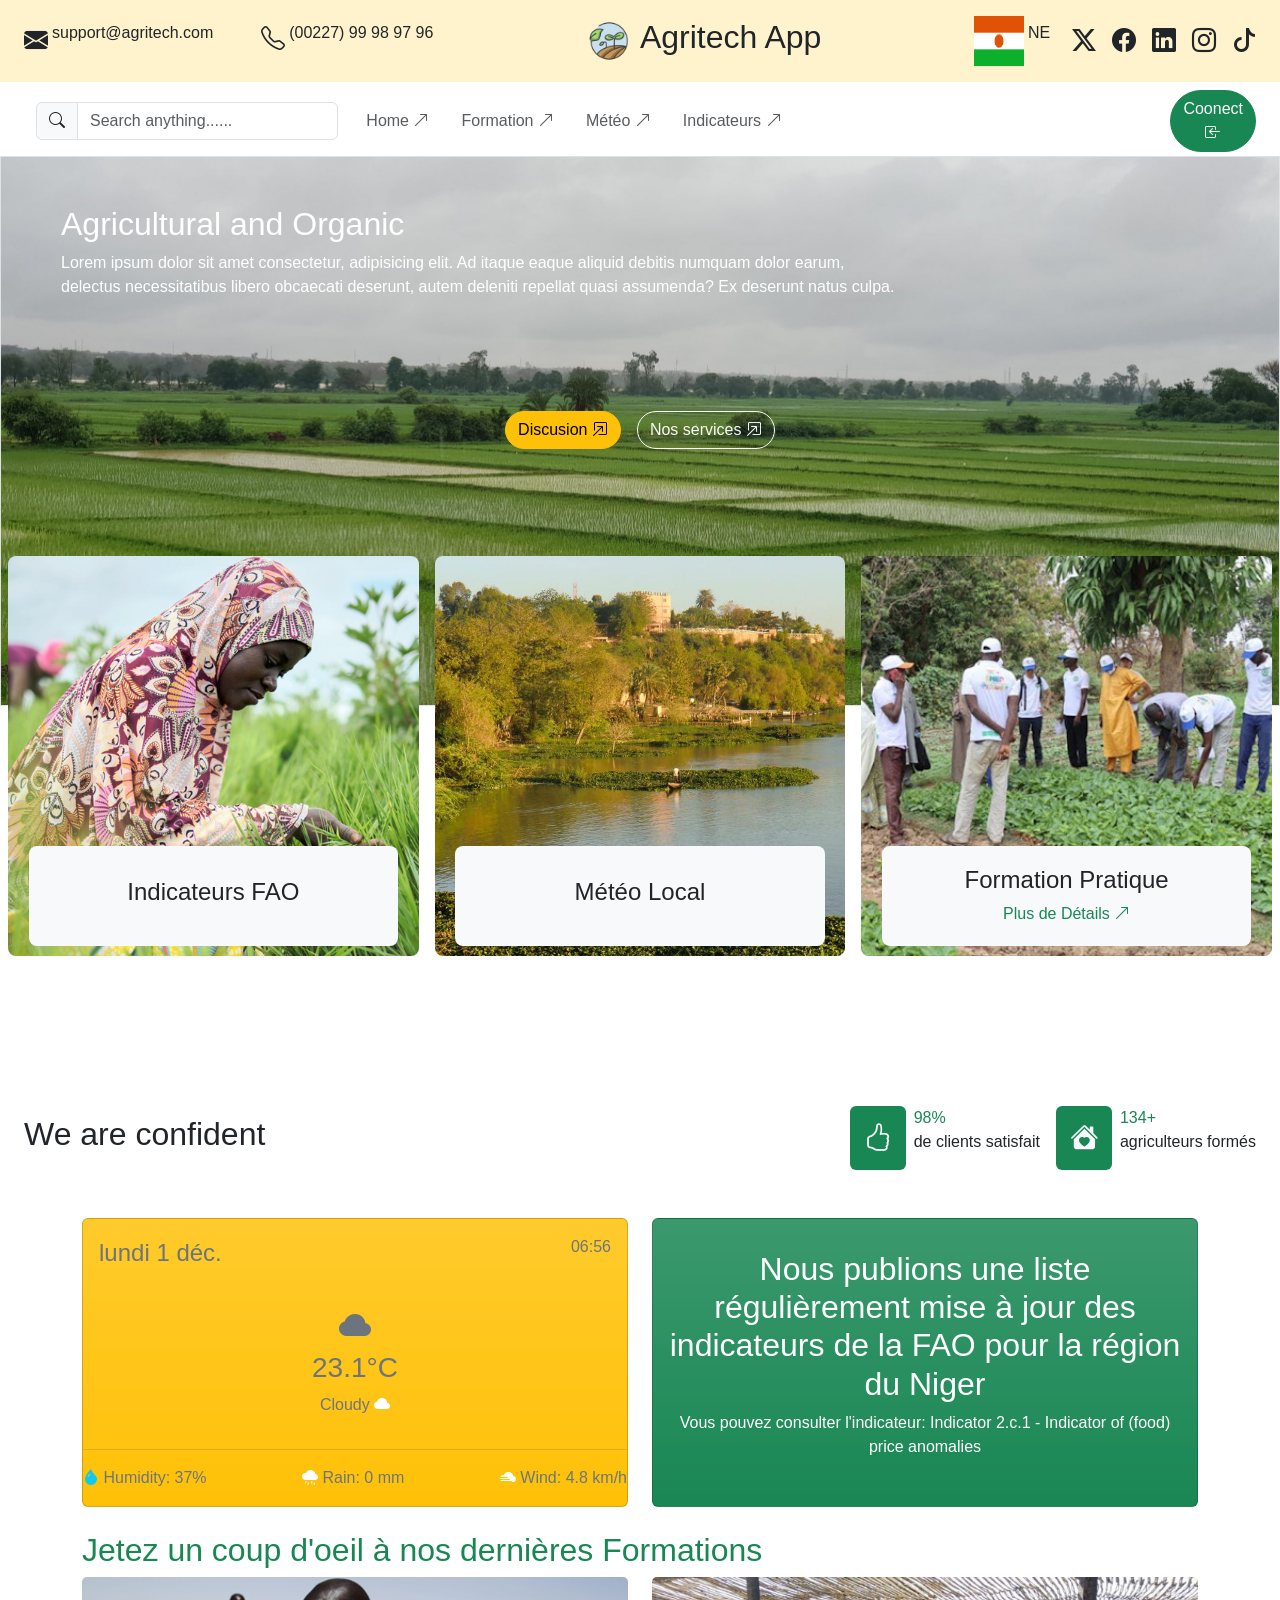
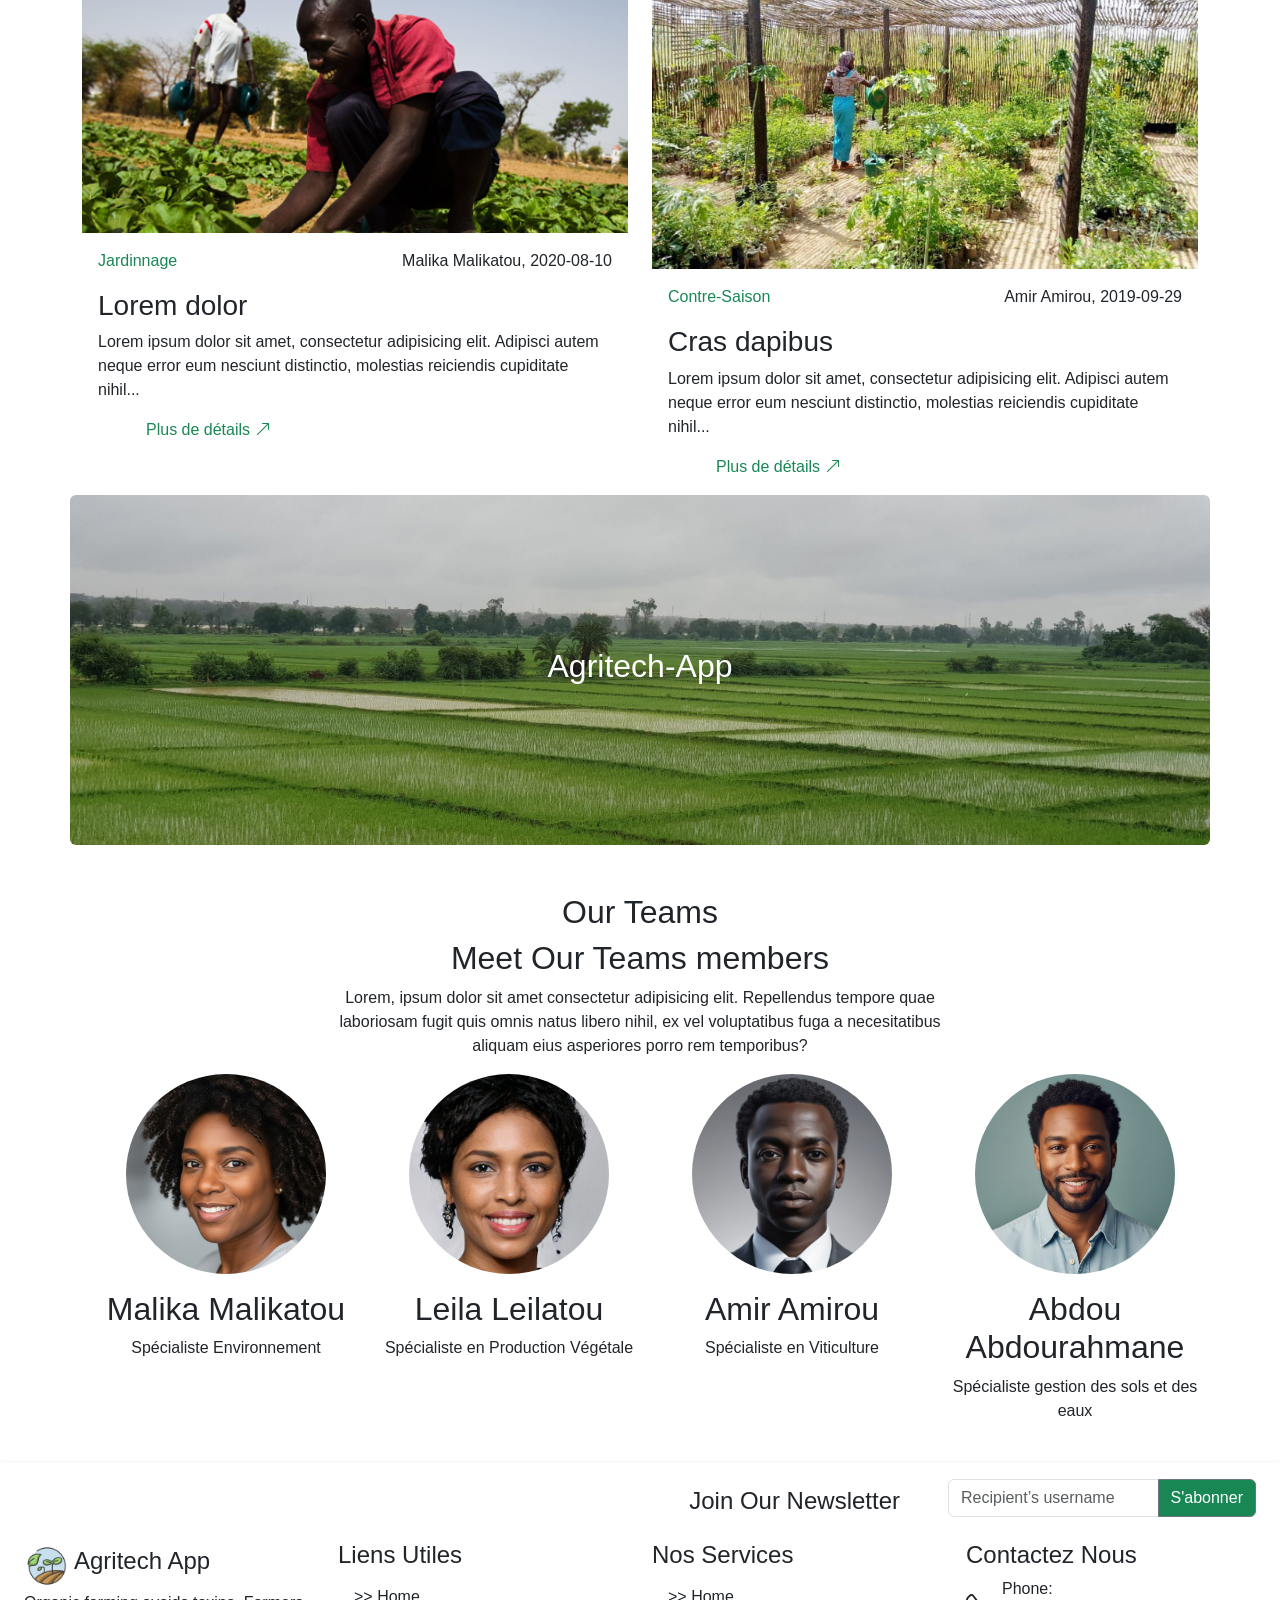
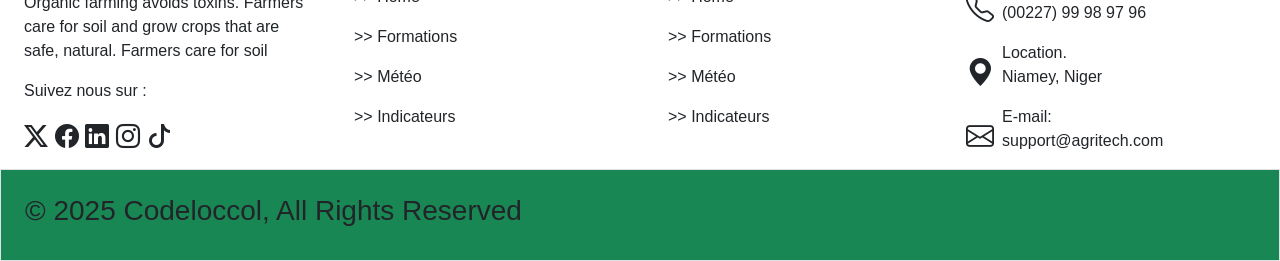
==== index.html @ 3f6ed594 "Ajout de mon projet baser sur Boostrap" ====
<!doctype html>
<html lang="en">

<head>
    <meta charset="utf-8">
    <meta name="viewport" content="width=device-width, initial-scale=1">
    <title>AGRITECH APP</title>

    <link href="https://cdn.jsdelivr.net/npm/bootstrap@5.3.8/dist/css/bootstrap.min.css" rel="stylesheet"
        integrity="sha384-sRIl4kxILFvY47J16cr9ZwB07vP4J8+LH7qKQnuqkuIAvNWLzeN8tE5YBujZqJLB" crossorigin="anonymous">

    <link rel="stylesheet" href="https://cdn.jsdelivr.net/npm/bootstrap-icons@1.13.1/font/bootstrap-icons.min.css">

    <link rel="stylesheet" href="style.css">

</head>

<body>

    <header class="bg-warning-subtle d-flex justify-content-between align-items-center p-3 px-4 sticky-top">

        <!-- SECTION 1 — disparaît < 768px -->
        <section class="d-none d-md-flex gap-5 contactheader">
            <div class="Contact d-flex align-items-center gap-1">
                <i class="bi bi-envelope-fill fs-4"></i>
                <p>support@agritech.com</p>
            </div>
            <div class="d-flex gap-1">
                <i class="bi bi-telephone fs-4"></i>
                <p>(00227) 99 98 97 96</p>
            </div>
        </section>

        <!-- SECTION 2 — toujours visible -->
        <section class="d-flex justify-content-center align-items-center gap-1">
            <article class="Logo">
                <img src="Images/favico.png" alt="">
            </article>
            <h2>Agritech App</h2>
        </section>

        <!-- SECTION 3 — disparaît < 425px -->
        <section class="d-flex gap-5 align-items-center hide-425 d-none d-md-flex">
            <div>
                <article class="Drapeau d-flex gap-1 text-center align-items-center">
                    <img src="Images/Drapeau.webp" alt="">
                    <p>NE</p>
                </article>
            </div>
            <div class="d-flex gap-3 fs-4">
                <i class="bi bi-twitter-x"></i>
                <i class="bi bi-facebook"></i>
                <i class="bi bi-linkedin"></i>
                <i class="bi bi-instagram"></i>
                <i class="bi bi-tiktok"></i>
            </div>
        </section>

        <!-- MENU BURGER — visible < 768px -->
        <button class="btn d-md-none ms-auto" data-bs-toggle="offcanvas" data-bs-target="#menuMobile">
            <i class="bi bi-list fs-1"></i>
        </button>

    </header>


    <div class="offcanvas offcanvas-start" tabindex="-1" id="menuMobile">
        <div class="offcanvas-header">
            <section class="d-flex justify-content-center align-items-center gap-1">
                <article class="Logo">
                    <img src="Images/favico.png" alt="">
                </article>
                <h2>Agritech App</h2>
            </section>
            <button type="button" class="btn-close" data-bs-dismiss="offcanvas"></button>
        </div>

        <button type="button" class="btn btn-success rounded-5 bouton_danBurger"> <a href="Connexion.html"
                class="text-light nav-link"> Coonect <i class="bi bi-box-arrow-in-left"></i></a> </button>

        <ul class="nav me-3 d-flex flex-column mt-4 ms-2 border-top border-bottom border-1 ">
            <li class="nav-item">
                <a class="nav-link active text-body-secondary " aria-current="page" href="./index.html">Home <i
                        class="bi bi-arrow-up-right"></i> </a>
            </li>
            <li class="nav-item">
                <a class="nav-link text-body-secondary" href="./Formation.html">Formation <i
                        class="bi bi-arrow-up-right"></i> </a>
            </li>
            <li class="nav-item">
                <a class="nav-link text-body-secondary" href="#">Météo <i class="bi bi-arrow-up-right"></i> </a>
            </li>
            <li class="nav-item">
                <a class="nav-link text-body-secondary" href="#">Indicateurs <i class="bi bi-arrow-up-right"></i> </a>
            </li>
        </ul>

        <div class="offcanvas-body">
            <p class="d-flex justify-content-center">Social link :</p>
            <section class="d-flex gap-5 align-items-center justify-content-center">
                <div>
                    <article class="Drapeau d-flex gap-1 text-center align-items-center">
                        <img class="w-75 h-75" src="Images/Drapeau.webp" alt="">
                        <p>NE</p>
                    </article>
                </div>
                <div class="d-flex gap-3 fs-4">
                    <i class="bi bi-twitter-x"></i>
                    <i class="bi bi-facebook"></i>
                    <i class="bi bi-linkedin"></i>
                    <i class="bi bi-instagram"></i>
                    <i class="bi bi-tiktok"></i>
                </div>
            </section>

            <div class="mt-2">
                <p class="d-flex justify-content-center"><i class="bi bi-envelope-fill"></i> support@agritech.com</p>
                <p class="d-flex justify-content-center"><i class="bi bi-telephone"></i> (00227) 99 98 97 96</p>
            </div>

        </div>
    </div>


    <nav class="d-flex justify-content-between align-items-center px-4 mt-2 d-none d-md-flex border-2">

        <nav class="navbar input_recherche ">
            <form class="container-fluid">
                <div class="input-group">
                    <span class="input-group-text" id="basic-addon1">
                        <i class="bi bi-search"></i>
                    </span>
                    <input type="text" class="form-control" placeholder="Search anything......" />
                </div>
            </form>
        </nav>

        <ul class="nav me-3 navbar_links">
            <li class="nav-item">
                <a class="nav-link active text-body-secondary " aria-current="page" href="#">Home <i
                        class="bi bi-arrow-up-right"></i> </a>
            </li>
            <li class="nav-item">
                <a class="nav-link text-body-secondary" href="Formation.html">Formation <i
                        class="bi bi-arrow-up-right"></i> </a>
            </li>
            <li class="nav-item">
                <a class="nav-link text-body-secondary" href="#">Météo <i class="bi bi-arrow-up-right"></i> </a>
            </li>
            <li class="nav-item">
                <a class="nav-link text-body-secondary" href="#">Indicateurs <i class="bi bi-arrow-up-right"></i> </a>
            </li>
        </ul>

        <button type="button" class="btn btn-success rounded-5" style="width: 115px;"> <a href="Connexion.html"
                class="text-light nav-link"> Coonect <i class="bi bi-box-arrow-in-left"></i></a> </button>
    </nav>

    <section class="Baground-Image mt-1 border ">
        <div class="container-fluid">
            <div class="p-5">
                <h2>Agricultural and Organic</h2>
                <p>Lorem ipsum dolor sit amet consectetur, adipisicing elit. Ad itaque eaque aliquid debitis numquam
                    dolor earum, <br>delectus necessitatibus
                    libero obcaecati deserunt, autem deleniti repellat quasi assumenda? Ex deserunt natus culpa.
                </p>
            </div>
            <div class="d-flex gap-3 mt-5 justify-content-center">
                <button type="button" class="btn btn-warning rounded-5"> Discusion <i
                        class="bi bi-box-arrow-in-up-right"></i></button>
                <button type="button" class="btn btn-outline-light rounded-5">Nos services <i
                        class="bi bi-box-arrow-in-up-right"></i></button>
            </div>
        </div>
    </section>

    <section class="d-flex flex-column flex-md-row justify-content-center gap-3 px-4 sectTreeImage ">

        <div
            class="col-12 col-sm-4 d-flex flex-column align-items-center text-center rounded-3 TreeImage1 position-relative rounded-3 overflow-hidden">
            <img src="Images/FAO_Statistic_Landing.jpg" alt="">
            <article
                class="d-flex flex-column bg-light text-dark justify-content-center align-items-center rounded-3 SousTreeimage position-absolute position-relative overflow-hidden"
                style="width: 90%;">
                <i class="bi bi-graph-up-arrow fs-3 fw-bold d-lg-none"></i>
                    <h4>Indicateurs FAO</h4>
                    <p class="d-lg-none">Lorem ipsum dolor sit amet consectetur adipisicing culpa quis cupiditate quae voluptatum
                        consectetur cupiditate quae voluptatum consectetur aliquid!...</p>
                    <a class="nav-link text-success d-lg-none" href="#">Plus de Détails <i class="bi bi-arrow-up-right"></i></a>
                <article
                    class="d-flex flex-column bg-light text-dark justify-content-center align-items-center Enfan_souTree_image h-100 w-100 rounded-3 bottom-0 left-0 position-absolute "
                    style="width: 90%;">
                    <i class="bi bi-graph-up-arrow fs-3 fw-bold"></i>
                    <h4>Indicateurs FAO</h4>
                    <p>Lorem ipsum dolor sit amet consectetur adipisicing culpa quis cupiditate quae voluptatum
                        consectetur cupiditate quae voluptatum consectetur aliquid!...</p>
                    <a class="nav-link text-success" href="#">Plus de Détails <i class="bi bi-arrow-up-right"></i></a>
                </article>

            </article>
        </div>

        <div
            class="col-12 col-sm-4 d-flex flex-column align-items-center text-center rounded-3 TreeImage1 position-relative rounded-3 overflow-hidden">
            <img src="Images/Météo_Landing.jpg" alt="">
            <article
                class="d-flex flex-column bg-light text-dark justify-content-center align-items-center rounded-3 SousTreeimage position-absolute position-relative overflow-hidden"
                style="width: 90%;">
                 <i class="bi bi-graph-up-arrow fs-3 fw-bold d-lg-none"></i>
                    <h4>Météo Local</h4>
                    <p class="d-lg-none">Lorem ipsum dolor sit amet consectetur adipisicing culpa quis cupiditate quae voluptatum
                        consectetur
                        sint? Veniam enim error aliquid!...</p>
                    <a class="nav-link text-success d-lg-none" href="#">Plus de Détails <i class="bi bi-arrow-up-right"></i></a>
                <article
                    class="d-flex flex-column bg-light text-dark justify-content-center  align-items-center Enfan_souTree_image h-100 w-100 rounded-3 bottom-0 left-0  position-absolute "
                    style="width: 90%;">
                    <i class="bi bi-graph-up-arrow fs-3 fw-bold"></i>
                    <h4>Météo Local</h4>
                    <p>Lorem ipsum dolor sit amet consectetur adipisicing culpa quis cupiditate quae voluptatum
                        consectetur
                        sint? Veniam enim error aliquid!...</p>
                    <a class="nav-link text-success" href="#">Plus de Détails <i class="bi bi-arrow-up-right"></i></a>
                </article>
            </article>
        </div>

        <div
            class="col-12 col-sm-4 d-flex flex-column align-items-center text-center rounded-3 TreeImage1 position-relative rounded-3 overflow-hidden">
            <img src="Images/Formation_Landing.jpg" alt="">
            <article
                class="d-flex flex-column bg-light text-dark justify-content-center align-items-center rounded-3 SousTreeimage position-absolute position-relative overflow-hidden"
                style="width: 90%;">
                 <i class="bi bi-graph-up-arrow fs-3 fw-bold d-lg-none"></i>
                    <h4>Formation Pratique</h4>
                    <p class="d-lg-none">Lorem ipsum dolor sit amet consectetur adipisicing culpa quis cupiditate quae voluptatum
                        consectetur
                        sint? Veniam enim error aliquid!...</p>
                    <a class="nav-link text-success" href="#">Plus de Détails <i class="bi bi-arrow-up-right"></i></a>
                <article
                    class="d-flex flex-column bg-light text-dark justify-content-center align-items-center Enfan_souTree_image h-100 w-100 rounded-3 bottom-0 left-0  position-absolute"
                    style="width: 90%;">
                    <i class="bi bi-graph-up-arrow fs-3 fw-bold"></i>
                    <h4>Formation Pratique</h4>
                    <p>Lorem ipsum dolor sit amet consectetur adipisicing culpa quis cupiditate quae voluptatum
                        consectetur
                        sint? Veniam enim error aliquid!...</p>
                    <a class="nav-link text-success" href="#">Plus de Détails <i class="bi bi-arrow-up-right"></i></a>
                </article>
            </article>
        </div>

    </section>


    <section class="container-fluid d-flex justify-content-between align-items-center px-4 sect3">
        <h2 class="Confiance">We are confident</h2>
        <div class="d-flex gap-3">
            <article class="d-flex gap-2">
                <div class="fs-3 bg-success d-flex align-items-center justify-content-center text-light rounded" style="width: 2em;">
                    <i class="bi bi-hand-thumbs-up"></i>
                </div>
                <aside>
                    <span class="text-success">98%</span>
                    <p>de clients satisfait</p>
                </aside>
            </article>

            <article class="d-flex gap-2">
                <div class="fs-3 bg-success d-flex align-items-center justify-content-center text-light rounded"
                    style="width: 2em;">
                    <i class="bi bi-house-heart-fill"></i>
                </div>
                <aside>
                    <span class="text-success">134+</span>
                    <p>agriculteurs formés</p>
                </aside>
            </article>
        </div>
    </section>


    <div class="container">

        <div class="row mt-4 g-4">
            <!-- Bloc météo -->
            <div class="col-12 col-lg-6 d-flex">
                <div class="card bg-warning bg-gradient text-secondary flex-fill">
                    <div class="d-flex flex-row justify-content-between p-3">
                        <p class="fs-4">lundi 1 déc.</p>
                        <p>06:56</p>
                    </div>
                    <div class="d-flex flex-column align-items-center">
                        <i class="bi bi-cloud-fill fs-2"></i>
                        <h3>23.1°C</h3>
                        <p>Cloudy <i class="bi bi-cloud-fill text-white"></i></p>
                    </div>
                    <hr>
                    <div class="d-flex justify-content-between">
                        <p><i class="bi bi-droplet-fill text-info"></i> Humidity: 37%</p>
                        <p><i class="bi bi-cloud-drizzle-fill text-white"></i> Rain: 0 mm</p>
                        <p><i class="bi bi-cloud-fog2-fill text-white"></i> Wind: 4.8 km/h</p>
                    </div>
                </div>
            </div>

            <!-- Bloc indicateurs -->
            <div class="col-12 col-lg-6 d-flex">
                <div
                    class="card bg-success bg-gradient text-white flex-fill d-flex justify-content-center align-items-center p-3 text-center">
                    <div>
                        <h2>Nous publions une liste régulièrement mise à jour des indicateurs de la FAO pour la région
                            du Niger</h2>
                        <p>Vous pouvez consulter l'indicateur: Indicator 2.c.1 - Indicator of (food) price anomalies</p>
                    </div>
                </div>
            </div>
        </div>
    </div>

    <div class="container  mt-4">
        <h2 class="text-success">Jetez un coup d'oeil à nos dernières Formations</h2>
        <div class="row g-4"> <!-- g-4 ajoute un gap entre les cartes -->

            <div class="col-12 col-lg-6">
                <div class="card border-0 h-100">
                    <img src="Images/Blog-img-1.jpg" class="card-img-top img-fluid" alt="...">
                    <div class="card-body">
                        <div class="d-flex justify-content-between">
                            <p class="text-success">Jardinnage</p>
                            <p>Malika Malikatou, 2020-08-10</p>
                        </div>
                        <div>
                            <h3>Lorem dolor</h3>
                            <p>Lorem ipsum dolor sit amet, consectetur adipisicing elit. Adipisci autem neque error eum
                                nesciunt distinctio, molestias reiciendis cupiditate nihil...</p>
                        </div>
                        <div class="ms-5">
                            <a class="nav-link text-success" href="#">Plus de détails <i
                                    class="bi bi-arrow-up-right"></i></a>
                        </div>
                    </div>
                </div>
            </div>

            <div class="col-12 col-lg-6">
                <div class="card border-0 h-100">
                    <img src="Images/Blog-img-9.jpg" class="card-img-top img-fluid" alt="...">
                    <div class="card-body">
                        <div class="d-flex justify-content-between">
                            <p class="text-success">Contre-Saison</p>
                            <p>Amir Amirou, 2019-09-29</p>
                        </div>
                        <div>
                            <h3>Cras dapibus</h3>
                            <p>Lorem ipsum dolor sit amet, consectetur adipisicing elit. Adipisci autem neque error eum
                                nesciunt distinctio, molestias reiciendis cupiditate nihil...</p>
                        </div>
                        <div class="ms-5">
                            <a class="nav-link text-success" href="#">Plus de détails <i
                                    class="bi bi-arrow-up-right"></i></a>
                        </div>
                    </div>
                </div>
            </div>

        </div>
    </div>

    <div class="container Agritech-App rounded d-flex justify-content-center align-items-center text-center ">
        <h2>Agritech-App</h2>
    </div>

    <div class="container rounded justify-content-center align-items-center text-center mt-5 w-50 ">
        <h2>Our Teams</h2>
        <h2>Meet Our Teams members</h2>
        <p>Lorem, ipsum dolor sit amet consectetur adipisicing elit. Repellendus tempore quae laboriosam fugit quis
            omnis natus libero nihil, ex vel voluptatibus fuga a necesitatibus
            aliquam eius asperiores porro rem temporibus?
        </p>
    </div>


    <div class="container">
        <div class="row g-3">

            <!-- Carte 1 -->
            <div class="col-12 col-md-6 col-xl-3">
                <div class="card border-0 text-center" style="width: 18rem; margin: auto;">
                    <div class="FourImages">
                        <img src="Images/avatar-1.png" class="card-img-top" alt="">
                    </div>
                    <div class="card-body">
                        <h2>Malika Malikatou</h2>
                        <p class="card-text">Spécialiste Environnement</p>
                    </div>
                </div>
            </div>

            <!-- Carte 2 -->
            <div class="col-12 col-md-6 col-xl-3">
                <div class="card border-0 text-center" style="width: 18rem; margin: auto;">
                    <div class="FourImages">
                        <img src="Images/avatar-4.jpeg" class="card-img-top" alt="">
                    </div>
                    <div class="card-body">
                        <h2>Leila Leilatou</h2>
                        <p class="card-text">Spécialiste en Production Végétale</p>
                    </div>
                </div>
            </div>

            <!-- Carte 3 -->
            <div class="col-12 col-md-6 col-xl-3">
                <div class="card border-0 text-center" style="width: 18rem; margin: auto;">
                    <div class="FourImages">
                        <img src="Images/avatar-2.jpg" class="card-img-top" alt="">
                    </div>
                    <div class="card-body">
                        <h2>Amir Amirou</h2>
                        <p class="card-text">Spécialiste en Viticulture</p>
                    </div>
                </div>
            </div>

            <!-- Carte 4 -->
            <div class="col-12 col-md-6 col-xl-3">
                <div class="card border-0 text-center" style="width: 18rem; margin: auto;">
                    <div class="FourImages">
                        <img src="Images/avatar-3.png" class="card-img-top" alt="">
                    </div>
                    <div class="card-body">
                        <h2>Abdou Abdourahmane</h2>
                        <p class="card-text">Spécialiste gestion des sols et des eaux</p>
                    </div>
                </div>
            </div>

        </div>
    </div>


    <!-- ---------Footer--------------------- -->


    <footer class="footer mt-4 shadow pt-3 bg-wihte ">

        <div class="d-flex gap-5 px-4 justify-content-end align-items-center ">

            <div>
                <h4>Join Our Newsletter</h4>
            </div>

            <div class="input-group mb-3 w-25">
                <input type="text" class="form-control d-none d-md-flex" placeholder="Recipient’s username"
                    aria-label="Recipient’s username" aria-describedby="button-addon2">
                <button class="btn btn-outline-secondary bg-success text-white" type="button"
                    id="button-addon2">S'abonner</button>
            </div>
        </div>


        <section class="container-fluid px-4 mt-2 SectFooter1">
            <div class="row g-4">

                <!-- Bloc gauche -->
                <div class="col-12 col-md-6">
                    <div class="row g-4">

                        <!-- Bloc Agritech App -->
                        <div class="col-12 col-md-6">
                            <div>
                                <div class="d-flex align-items-center">
                                    <article class="FooterImage"><img src="Images/favico.png" alt=""></article>
                                    <h4>Agritech App</h4>
                                </div>

                                <p>Organic farming avoids toxins. Farmers care for soil and grow crops that are safe,
                                    natural. Farmers care for soil</p>
                                <p>Suivez nous sur :</p>

                                <article class="fs-4">
                                    <i class="bi bi-twitter-x"></i>
                                    <i class="bi bi-facebook"></i>
                                    <i class="bi bi-linkedin"></i>
                                    <i class="bi bi-instagram"></i>
                                    <i class="bi bi-tiktok"></i>
                                </article>
                            </div>
                        </div>

                        <!-- Bloc Liens Utiles -->
                        <div class="col-12 col-md-6">
                            <div>
                                <h4>Liens Utiles</h4>
                                <ul class="nav d-flex flex-column">
                                    <li><a class="nav-link text-dark" href="#"> >> Home</a></li>
                                    <li><a class="nav-link text-dark" href="#"> >> Formations</a></li>
                                    <li><a class="nav-link text-dark" href="#"> >> Météo</a></li>
                                    <li><a class="nav-link text-dark" href="#"> >> Indicateurs</a></li>
                                </ul>
                            </div>
                        </div>

                    </div>
                </div>

                <!-- Bloc droit -->
                <div class="col-12 col-md-6">
                    <div class="row g-4">

                        <!-- Bloc Nos Services -->
                        <div class="col-12 col-md-6">
                            <div>
                                <h4>Nos Services</h4>
                                <ul class="nav d-flex flex-column">
                                    <li><a class="nav-link text-dark" href="#"> >> Home</a></li>
                                    <li><a class="nav-link text-dark" href="#"> >> Formations</a></li>
                                    <li><a class="nav-link text-dark" href="#"> >> Météo</a></li>
                                    <li><a class="nav-link text-dark" href="#"> >> Indicateurs</a></li>
                                </ul>
                            </div>
                        </div>

                        <!-- Bloc Contactez Nous -->
                        <div class="col-12 col-md-6">
                            <div>
                                <h4>Contactez Nous</h4>

                                <article class="d-flex align-items-center gap-2">
                                    <i class="bi bi-telephone fs-3"></i>
                                    <aside>
                                        <p class="m-0">Phone:</p>
                                        <p>(00227) 99 98 97 96</p>
                                    </aside>
                                </article>

                                <article class="d-flex align-items-center gap-2">
                                    <i class="bi bi-geo-alt-fill fs-3"></i>
                                    <aside>
                                        <p class="m-0">Location.</p>
                                        <p>Niamey, Niger</p>
                                    </aside>
                                </article>

                                <article class="d-flex align-items-center gap-2">
                                    <i class="bi bi-envelope fs-3"></i>
                                    <aside>
                                        <p class="m-0">E-mail:</p>
                                        <p>support@agritech.com</p>
                                    </aside>
                                </article>
                            </div>
                        </div>

                    </div>
                </div>

            </div>
        </section>

        <section class="container-fluid border p-4 bg-success">
            <h3>© 2025 Codeloccol, All Rights Reserved</h3>
        </section>
    </footer>



    <script src="https://cdn.jsdelivr.net/npm/bootstrap@5.3.8/dist/js/bootstrap.bundle.min.js"
        integrity="sha384-FKyoEForCGlyvwx9Hj09JcYn3nv7wiPVlz7YYwJrWVcXK/BmnVDxM+D2scQbITxI"
        crossorigin="anonymous"></script>
</body>

</html>
---- style.css ----
body{
    font-family: Arial, Helvetica, sans-serif;
}
.Logo, .Drapeau{
    height: 50px;
    width: 50px;
    border-radius: 50%;
}
.Logo img{
    height: 100%;
    width: 100%;
    border-radius: 50%;
}
.Drapeau img{
    height: 100%;
    width: 100%;
}
.Baground-Image{
    background: url(Images/Home\ Carroussel.jpg);
    height: 550px;
    object-fit: cover;
    background-size: cover;
    background-position: center;
    background-repeat: no-repeat;
    color: white;
}
.sectTreeImage{
    position: relative;
    display: flex;
    justify-content: center;
    top: -150px;
}
.TreeImage1{
    min-height: 400px;
}
.TreeImage1 img{
    height:100%;
    width: 100%;
    object-fit: cover;
    background-size: cover;
}
.SousTreeimage {
    /* position: relative; */
    bottom: 10px;
    height: auto;
    height: 100px;
}
.Agritech-App{
    background: url(Images/Home\ Carroussel.jpg);
    height: 350px;
    object-fit: cover;
    background-size: cover;
    background-position: center;
    background-repeat: no-repeat;
    color: white;
}
.FourImages img{
    height: 200px;
    width: 200px;
    border-radius: 50%;
}
 
.FooterImage{
    height: 50px;
    width: 50px;
    border-radius: 50%;
}
.FooterImage img{
    width: 100%;
    height: 100%;

}
.bouton_danBurger{
    width: 150px !important;
    margin-left: 100px;
}

.input_recherche{
    width: 500px !important;
}
.navbar_links{
    width: 50% !important;
}
.Enfan_souTree_image{
    transform: translateY(500px);

}

.TreeImage1:hover .SousTreeimage{
    transition: 1s;
    height: 60%;
}

.TreeImage1:hover .SousTreeimage .Enfan_souTree_image{
    transition: transform 0.1s ease-in-out ;
    transform: translateY(0);
}

.TreeImage1:hover img{
    transition: transform 1s ease-in-out ;
    transform: scale(1.3) rotate(12deg);
    cursor: pointer;
}


/* -------------------Css_Page_Formations------------------- */

.Hover_Image_Dix{
    transition: transform 0.3s ease;
}
.Hover_Image_Dix:hover {
    transform: scale(1.010);
    box-shadow: 0 8px 20px rgba(0,0,0,0.3);
    cursor: pointer;
}

.Cercle_jaune{
    position: relative;
    display: flex;
    flex-direction: column;
    justify-content: center;
    align-items: center;
    height: 100px;
    width: 100px;
    border-radius: 50%;
    background-color: #FEC634;
    top: -50px;
    left: 20px;
}

/* --- Effet zoom image --- */
.card-img-wrapper {
    overflow: hidden;
    border-radius: .5rem .5rem 0 0;
}

.Hover_Image_Dix {
    transition: transform .4s ease;
}

.custom-card:hover .Hover_Image_Dix {
    transform: scale(1.1);
}

/* --- Élévation de la card --- */
.custom-card {
    transition: transform .3s ease, box-shadow .3s ease;
}

.custom-card:hover {
    transform: translateY(-5px);
    box-shadow: 0 12px 35px rgba(0,0,0,0.15);
}

/* -----------MediaQuery_PremierPage--------- */


@media (max-width:768px) {

    .SousTreeimage {
        bottom:0;
        height: 100% !important;
        width: 100% !important;
    }

    .contactheader, .input_recherche{
       display: none !important;
    }
    .SectFooter1{
        font-size: 15px;
    }
    .SectFooter1 h4{
        font-size: 18px;
    }

    .navbar_links{
        width: 100% !important;
    }
}


@media (max-width: 425px) {
    .hide-425 {
        display:none !important;
    }

    .custom-425 .col {
    flex: 0 0 100%;
    max-width: 100%;
  }
  .custom-425{
    display: flex;
    gap: 10px;
  }
  .Confiance{
    font-size: 16px !important;
  }
  
}

@media (max-width:1424px) {
    .navbar_links{
        width: 100% !important;
    }
}
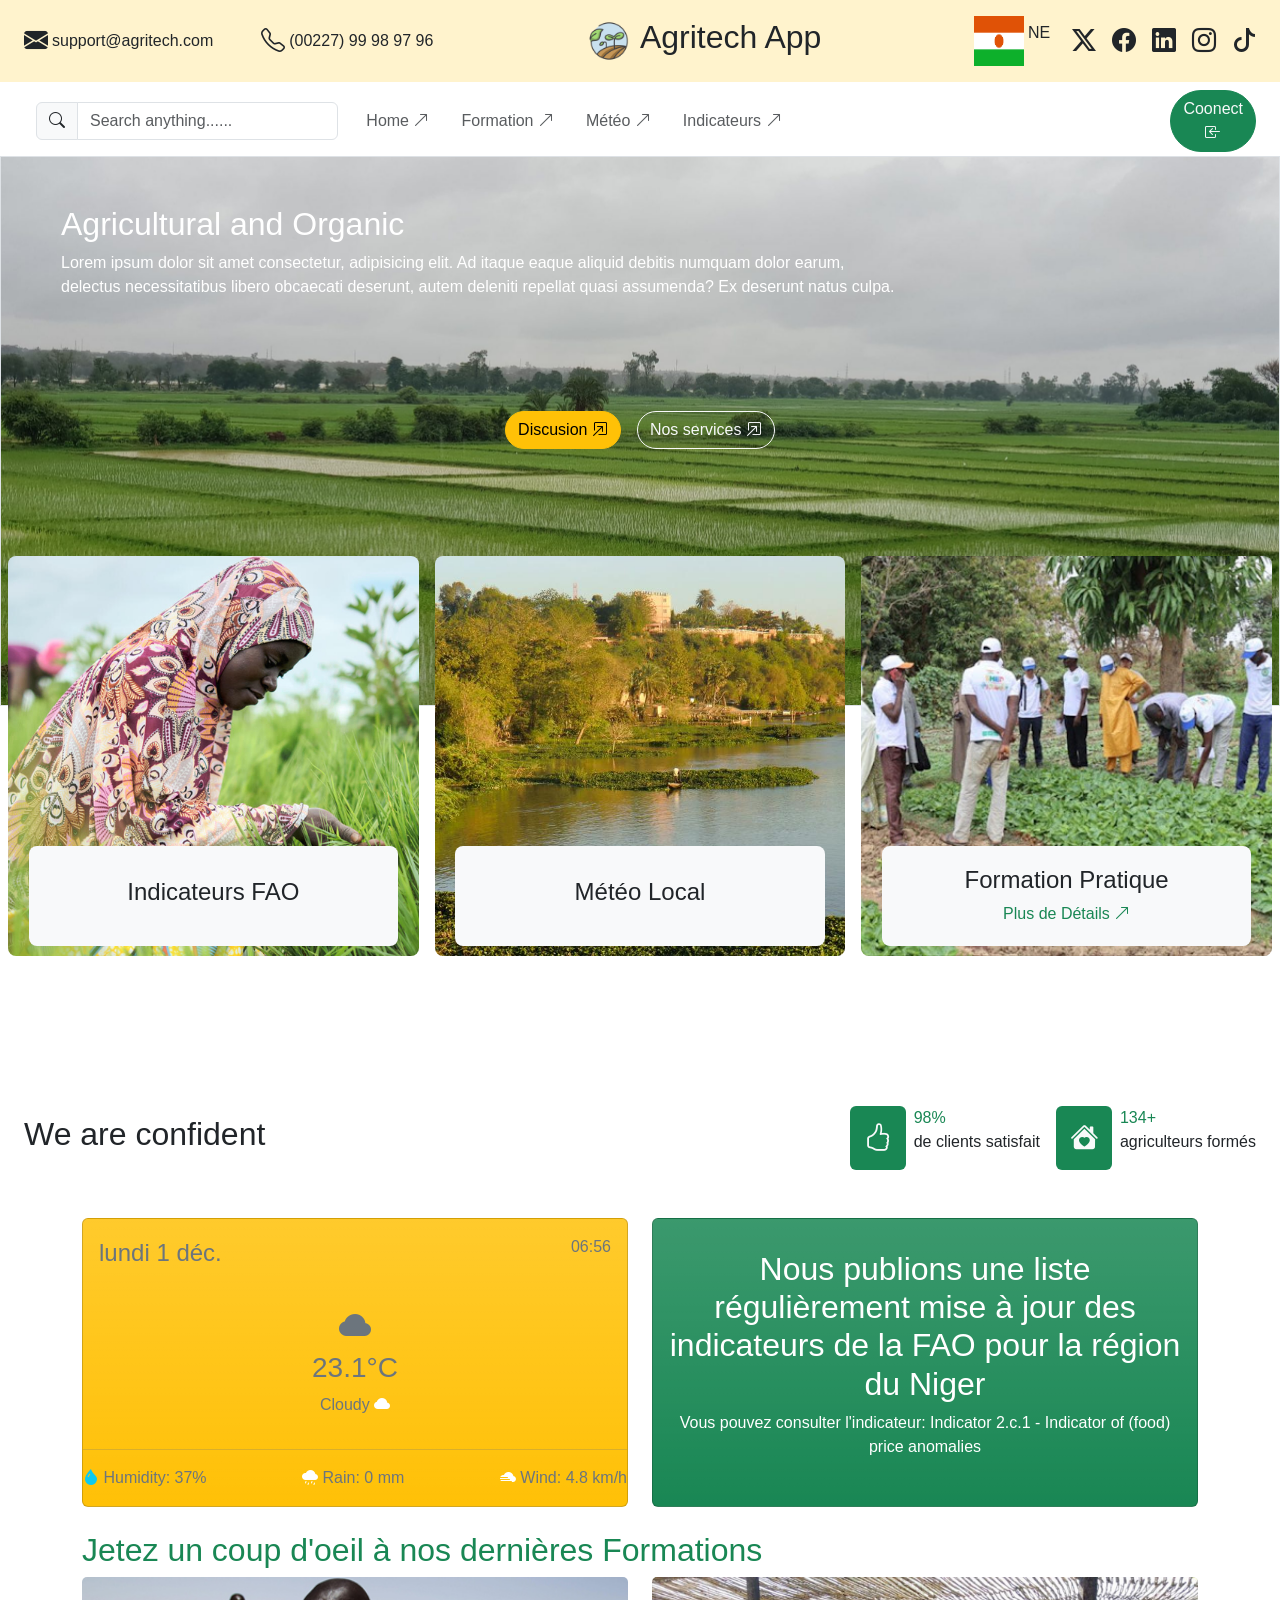
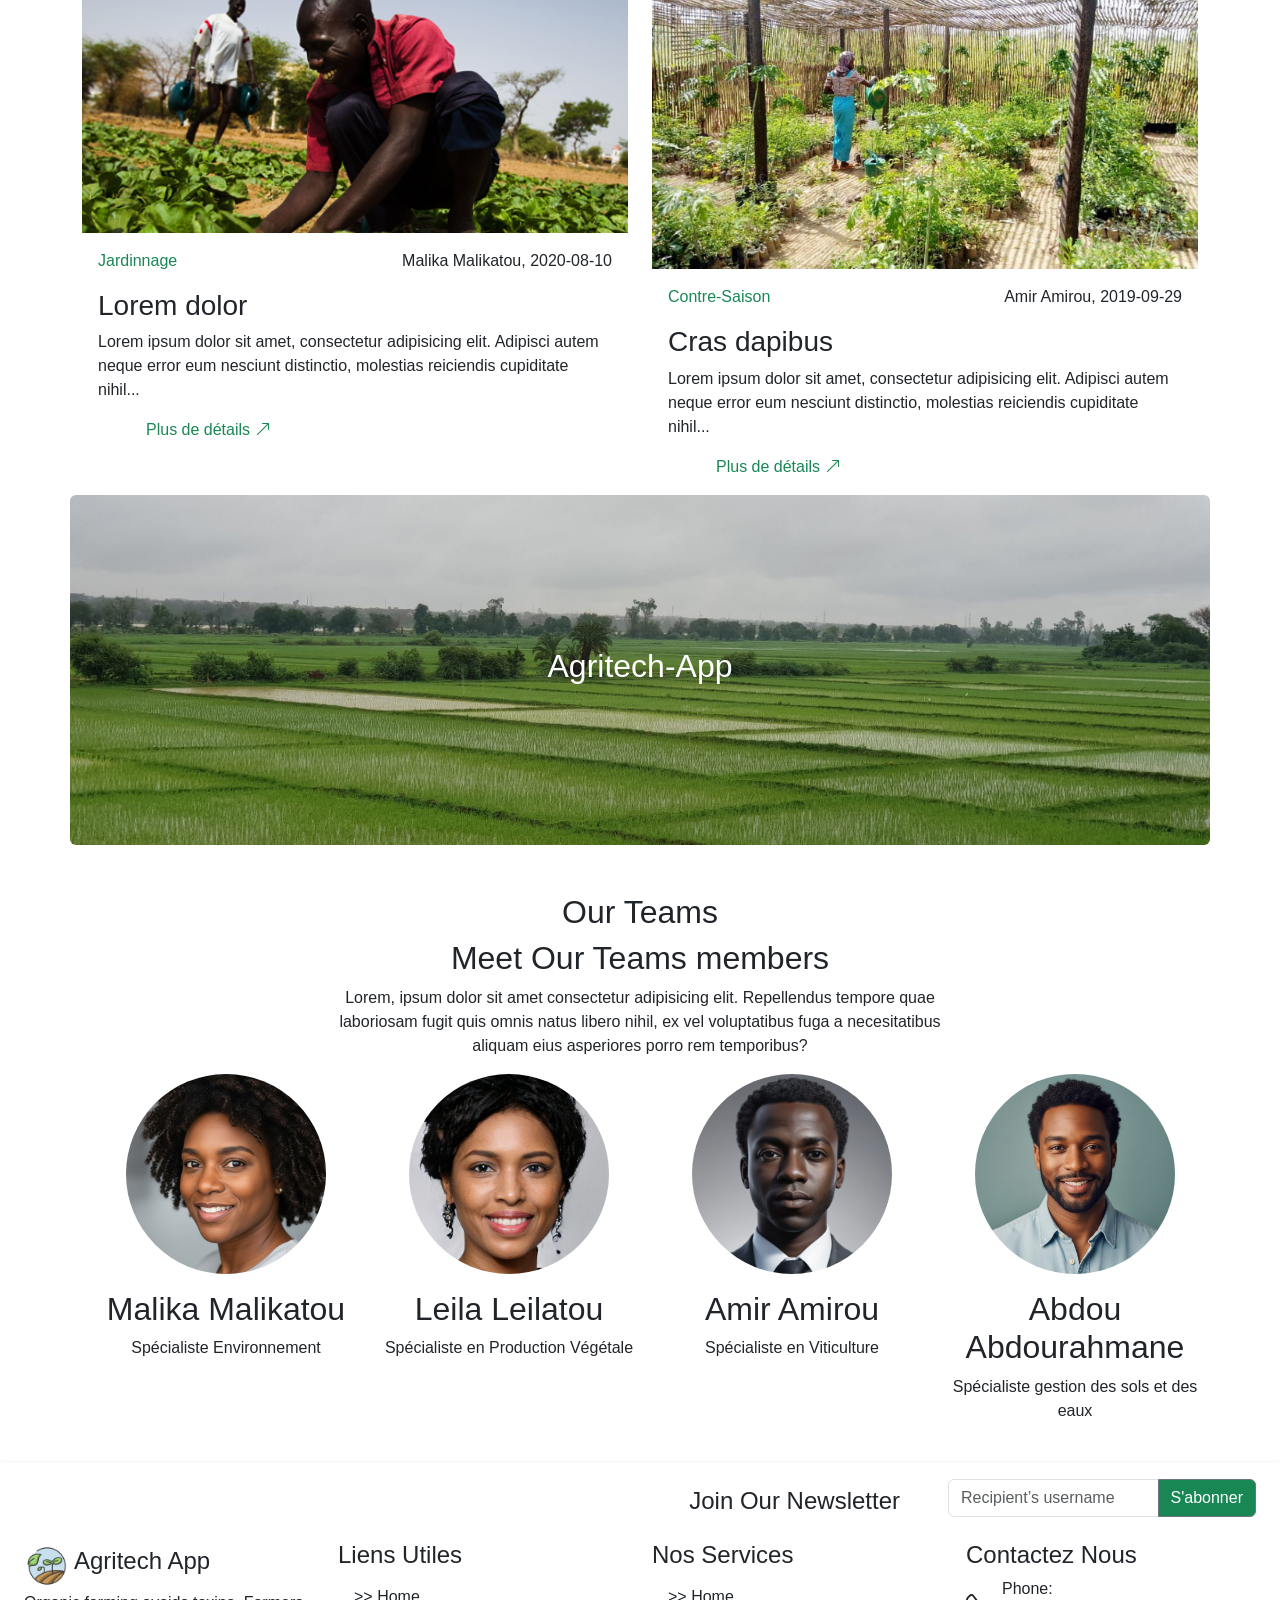
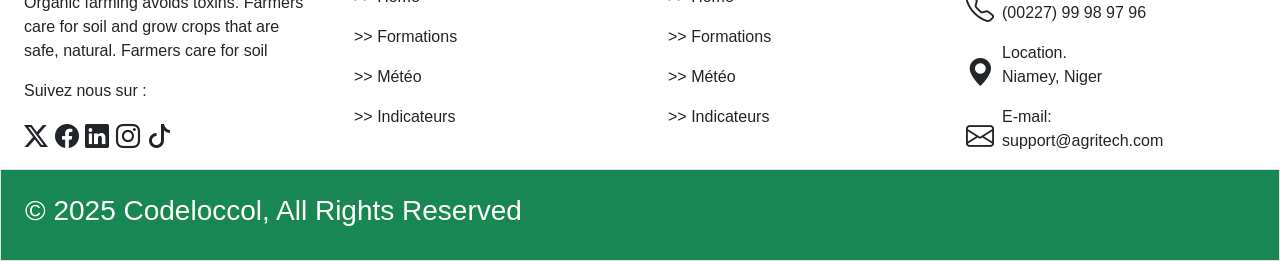
==== commit cc0fe9ad: "Modification" ====
--- a/index.html
+++ b/index.html
@@ -17,17 +17,17 @@
 
 <body>
 
-    <header class="bg-warning-subtle d-flex justify-content-between align-items-center p-3 px-4 sticky-top">
+    <header class="bg-warning-subtle d-flex justify-content-between align-items-center p-3 px-4 header_fi">
 
         <!-- SECTION 1 — disparaît < 768px -->
         <section class="d-none d-md-flex gap-5 contactheader">
             <div class="Contact d-flex align-items-center gap-1">
                 <i class="bi bi-envelope-fill fs-4"></i>
-                <p>support@agritech.com</p>
-            </div>
-            <div class="d-flex gap-1">
+                <p class="m-0">support@agritech.com</p>
+            </div>
+            <div class="d-flex gap-1 align-items-center">
                 <i class="bi bi-telephone fs-4"></i>
-                <p>(00227) 99 98 97 96</p>
+                <p class="m-0">(00227) 99 98 97 96</p>
             </div>
         </section>
 
@@ -137,7 +137,7 @@
 
         <ul class="nav me-3 navbar_links">
             <li class="nav-item">
-                <a class="nav-link active text-body-secondary " aria-current="page" href="#">Home <i
+                <a class="nav-link active text-body-secondary " aria-current="page" href="index.html">Home <i
                         class="bi bi-arrow-up-right"></i> </a>
             </li>
             <li class="nav-item">
@@ -168,8 +168,7 @@
             <div class="d-flex gap-3 mt-5 justify-content-center">
                 <button type="button" class="btn btn-warning rounded-5"> Discusion <i
                         class="bi bi-box-arrow-in-up-right"></i></button>
-                <button type="button" class="btn btn-outline-light rounded-5">Nos services <i
-                        class="bi bi-box-arrow-in-up-right"></i></button>
+                <button type="button" class="btn btn-outline-light rounded-5">Nos services <i class="bi bi-box-arrow-in-up-right"></i></button>
             </div>
         </div>
     </section>
@@ -194,7 +193,7 @@
                     <h4>Indicateurs FAO</h4>
                     <p>Lorem ipsum dolor sit amet consectetur adipisicing culpa quis cupiditate quae voluptatum
                         consectetur cupiditate quae voluptatum consectetur aliquid!...</p>
-                    <a class="nav-link text-success" href="#">Plus de Détails <i class="bi bi-arrow-up-right"></i></a>
+                    <a class="nav-link text-success plus_details" href="#">Plus de Détails <i class="bi bi-arrow-up-right"></i></a>
                 </article>
 
             </article>
@@ -220,7 +219,7 @@
                     <p>Lorem ipsum dolor sit amet consectetur adipisicing culpa quis cupiditate quae voluptatum
                         consectetur
                         sint? Veniam enim error aliquid!...</p>
-                    <a class="nav-link text-success" href="#">Plus de Détails <i class="bi bi-arrow-up-right"></i></a>
+                    <a class="nav-link text-success plus_details" href="#">Plus de Détails <i class="bi bi-arrow-up-right"></i></a>
                 </article>
             </article>
         </div>
@@ -245,7 +244,7 @@
                     <p>Lorem ipsum dolor sit amet consectetur adipisicing culpa quis cupiditate quae voluptatum
                         consectetur
                         sint? Veniam enim error aliquid!...</p>
-                    <a class="nav-link text-success" href="#">Plus de Détails <i class="bi bi-arrow-up-right"></i></a>
+                    <a class="nav-link text-success plus_details" href="#">Plus de Détails <i class="bi bi-arrow-up-right"></i></a>
                 </article>
             </article>
         </div>
@@ -468,7 +467,7 @@
                     <div class="row g-4">
 
                         <!-- Bloc Agritech App -->
-                        <div class="col-12 col-md-6">
+                        <div class="col-12 col-md-12 col-lg-6">
                             <div>
                                 <div class="d-flex align-items-center">
                                     <article class="FooterImage"><img src="Images/favico.png" alt=""></article>
@@ -490,7 +489,7 @@
                         </div>
 
                         <!-- Bloc Liens Utiles -->
-                        <div class="col-12 col-md-6">
+                        <div class="col-12 col-md-12 col-lg-6">
                             <div>
                                 <h4>Liens Utiles</h4>
                                 <ul class="nav d-flex flex-column">
@@ -510,7 +509,7 @@
                     <div class="row g-4">
 
                         <!-- Bloc Nos Services -->
-                        <div class="col-12 col-md-6">
+                        <div class="col-12 col-md-12 col-lg-6">
                             <div>
                                 <h4>Nos Services</h4>
                                 <ul class="nav d-flex flex-column">
@@ -523,7 +522,7 @@
                         </div>
 
                         <!-- Bloc Contactez Nous -->
-                        <div class="col-12 col-md-6">
+                        <div class="col-12 col-md-12 col-lg-6">
                             <div>
                                 <h4>Contactez Nous</h4>
 
@@ -559,7 +558,7 @@
             </div>
         </section>
 
-        <section class="container-fluid border p-4 bg-success">
+        <section class="container-fluid border p-4 bg-success text-white">
             <h3>© 2025 Codeloccol, All Rights Reserved</h3>
         </section>
     </footer>
--- a/style.css
+++ b/style.css
@@ -75,6 +75,18 @@
     margin-left: 100px;
 }
 
+.plus_details:hover{
+    color: white !important;
+    border-radius: 10px;
+    background: #44976C;
+    height: 35px;
+    width: 130px;
+    display: flex;
+    align-items: center;
+    justify-content: center;
+
+}
+
 .input_recherche{
     width: 500px !important;
 }
@@ -195,6 +207,12 @@
   .Confiance{
     font-size: 16px !important;
   }
+
+  .header_fixe{
+    position: sticky;
+    top: 0;
+    z-index: 5;
+  }
   
 }
 
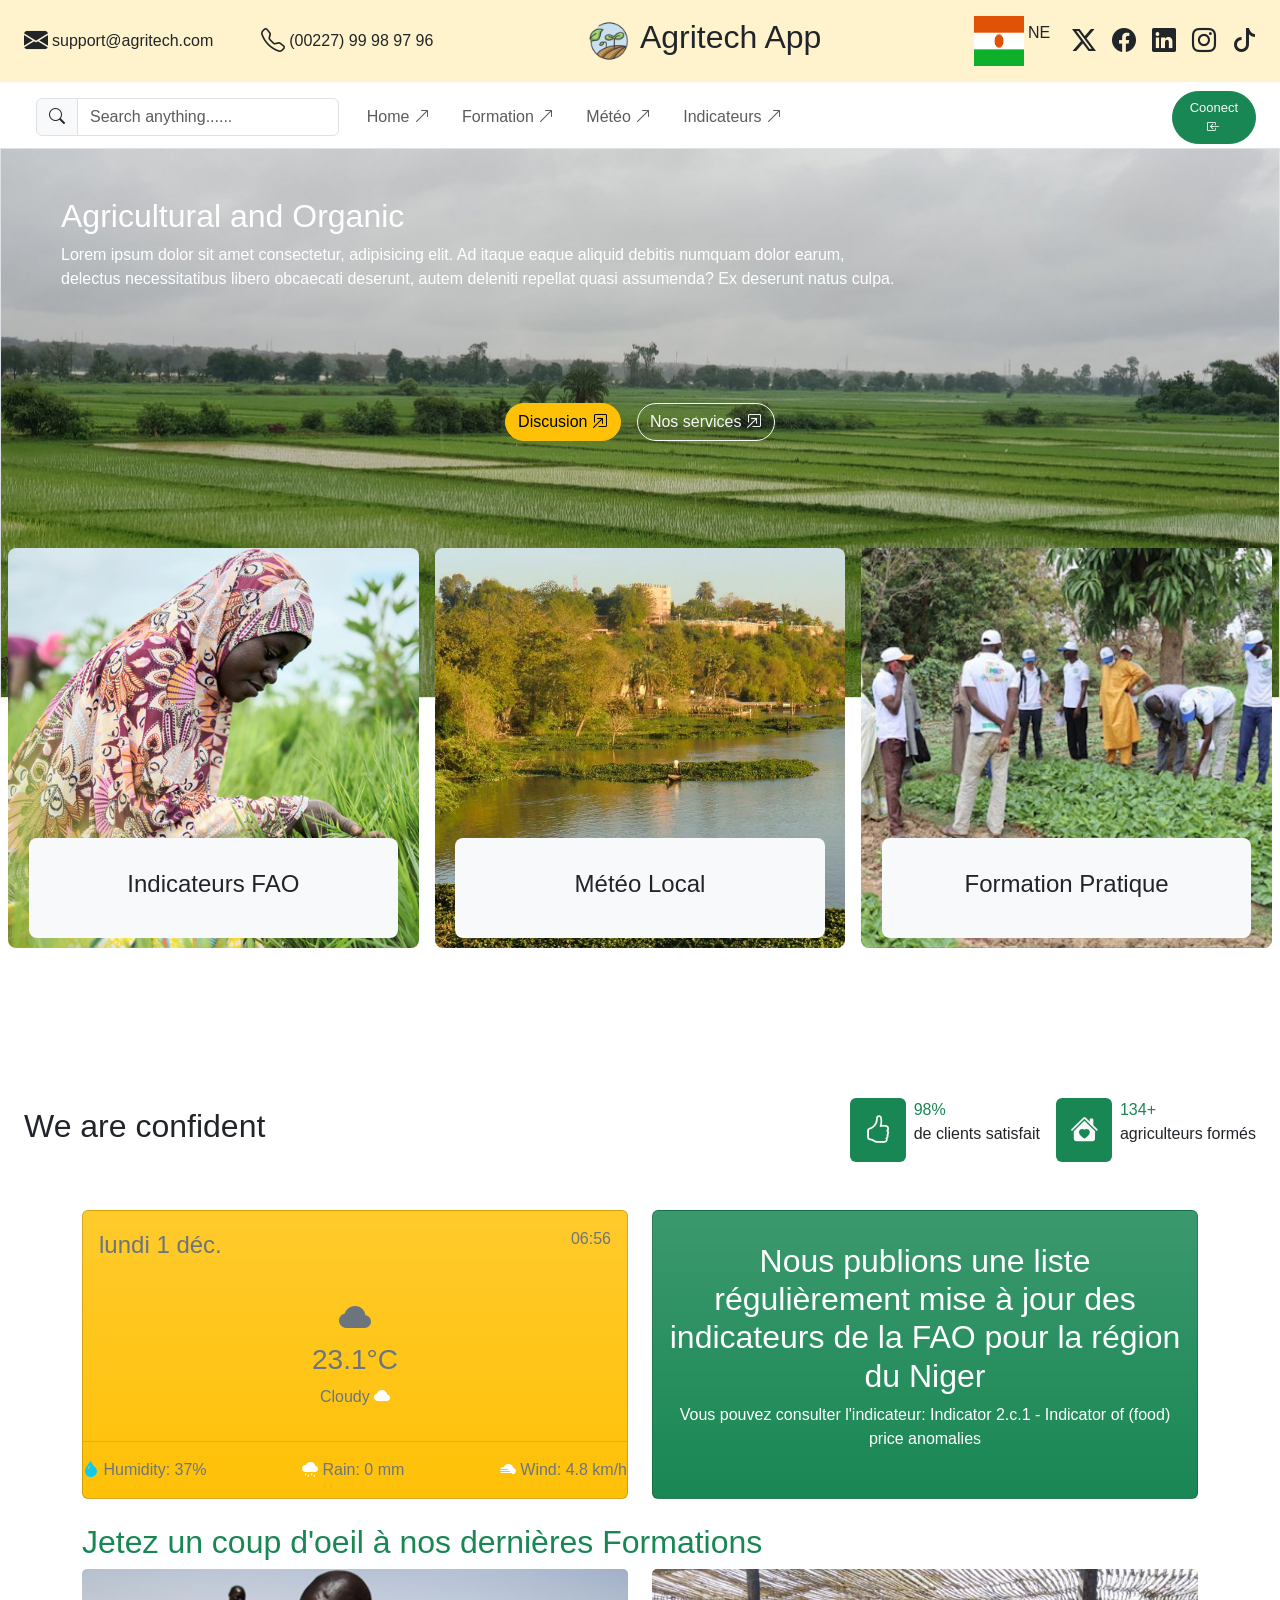
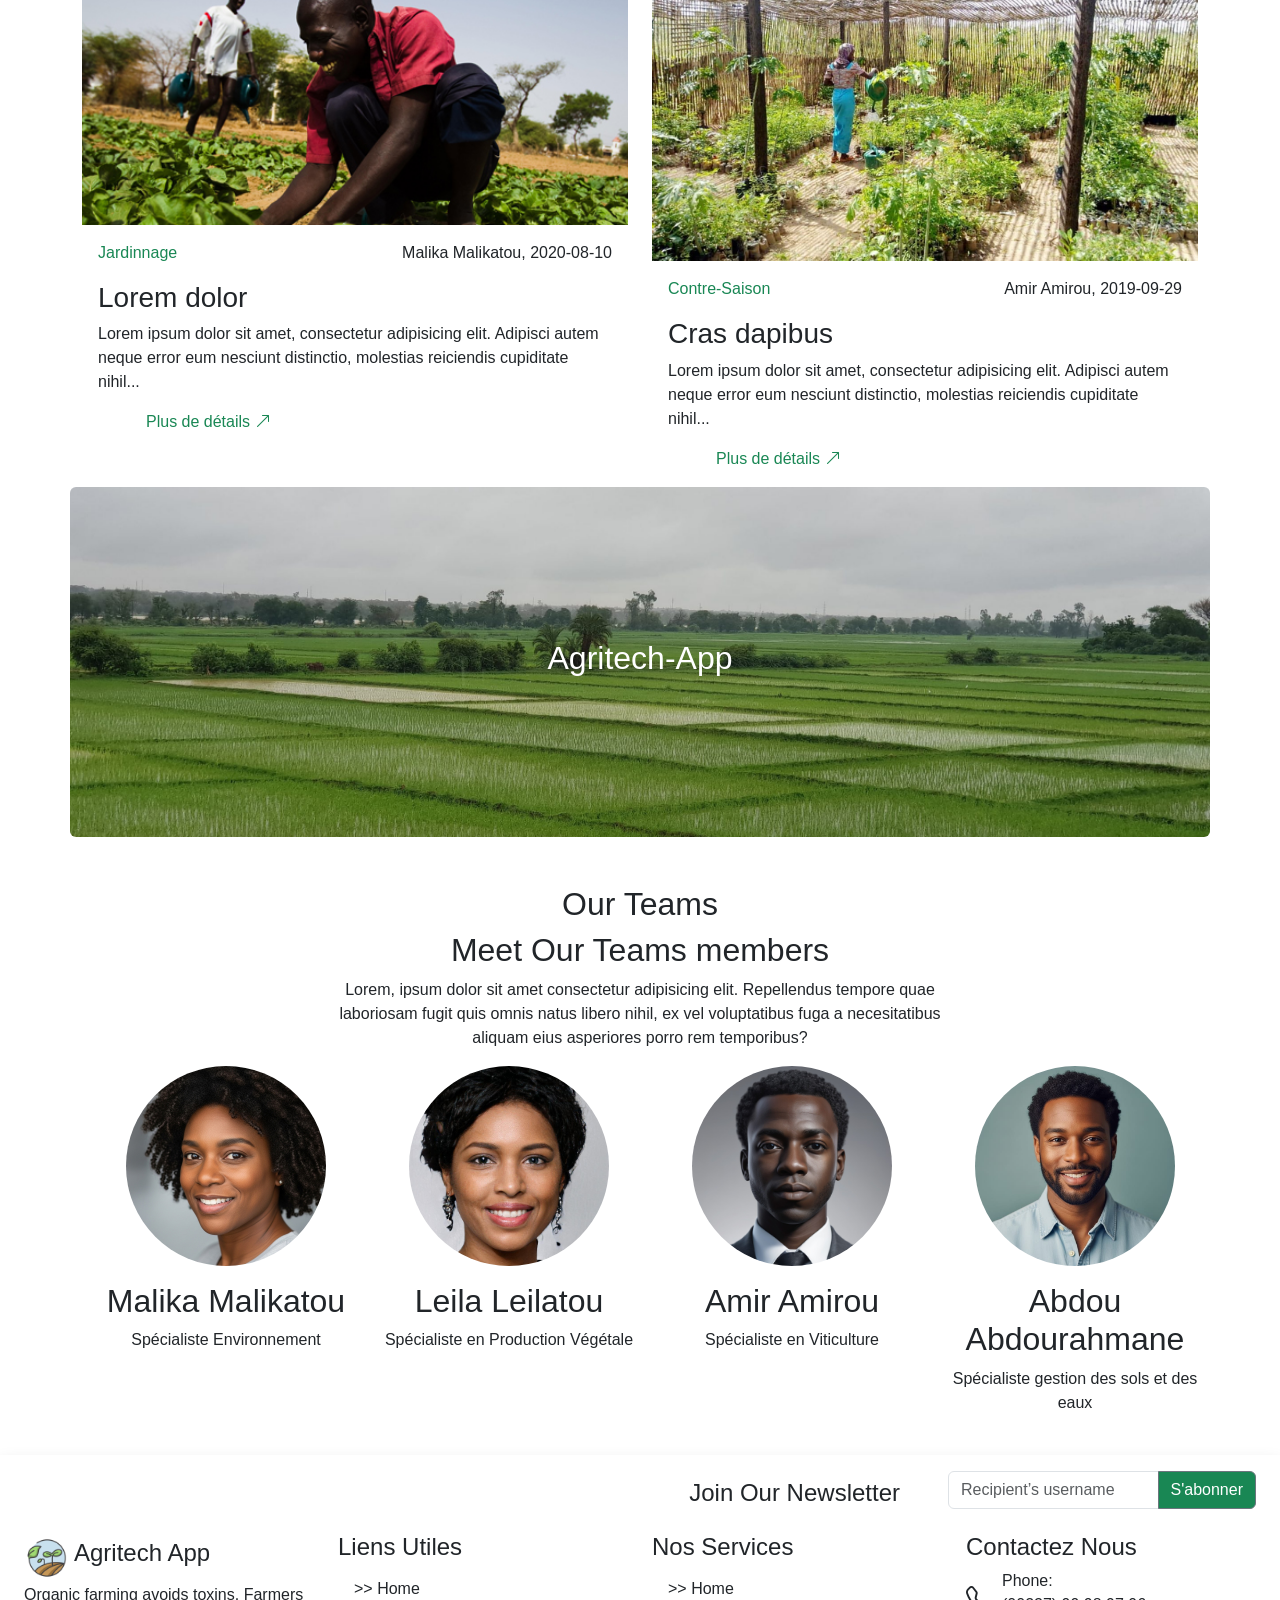
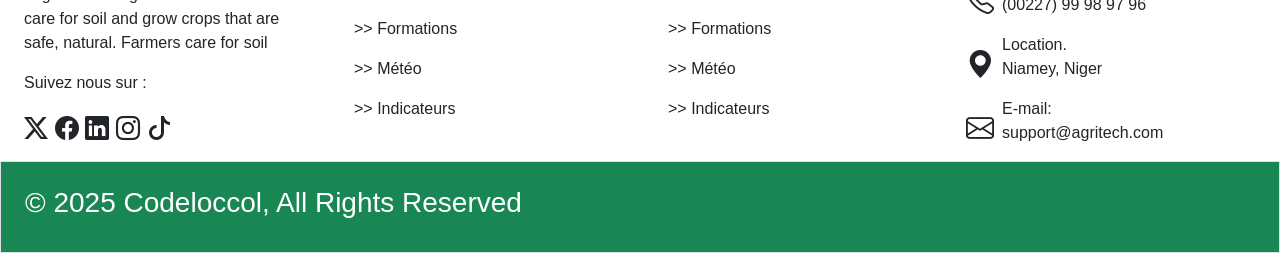
==== commit 1543e16c: "Changement 2" ====
--- a/index.html
+++ b/index.html
@@ -17,7 +17,7 @@
 
 <body>
 
-    <header class="bg-warning-subtle d-flex justify-content-between align-items-center p-3 px-4 header_fi">
+    <header class="bg-warning-subtle d-flex justify-content-between align-items-center p-3 px-4 sticky-top ">
 
         <!-- SECTION 1 — disparaît < 768px -->
         <section class="d-none d-md-flex gap-5 contactheader">
@@ -152,7 +152,7 @@
             </li>
         </ul>
 
-        <button type="button" class="btn btn-success rounded-5" style="width: 115px;"> <a href="Connexion.html"
+        <button type="button" class="btn btn-success rounded-5 bouton_nav" style="width: 115px;"> <a href="Connexion.html"
                 class="text-light nav-link"> Coonect <i class="bi bi-box-arrow-in-left"></i></a> </button>
     </nav>
 
@@ -235,7 +235,7 @@
                     <p class="d-lg-none">Lorem ipsum dolor sit amet consectetur adipisicing culpa quis cupiditate quae voluptatum
                         consectetur
                         sint? Veniam enim error aliquid!...</p>
-                    <a class="nav-link text-success" href="#">Plus de Détails <i class="bi bi-arrow-up-right"></i></a>
+                    <a class="nav-link text-success d-lg-none" href="#">Plus de Détails <i class="bi bi-arrow-up-right"></i></a>
                 <article
                     class="d-flex flex-column bg-light text-dark justify-content-center align-items-center Enfan_souTree_image h-100 w-100 rounded-3 bottom-0 left-0  position-absolute"
                     style="width: 90%;">
--- a/style.css
+++ b/style.css
@@ -207,12 +207,6 @@
   .Confiance{
     font-size: 16px !important;
   }
-
-  .header_fixe{
-    position: sticky;
-    top: 0;
-    z-index: 5;
-  }
   
 }
 
@@ -220,4 +214,7 @@
     .navbar_links{
         width: 100% !important;
     }
-}
+    .bouton_nav{
+        font-size: 13px;
+    }
+}
